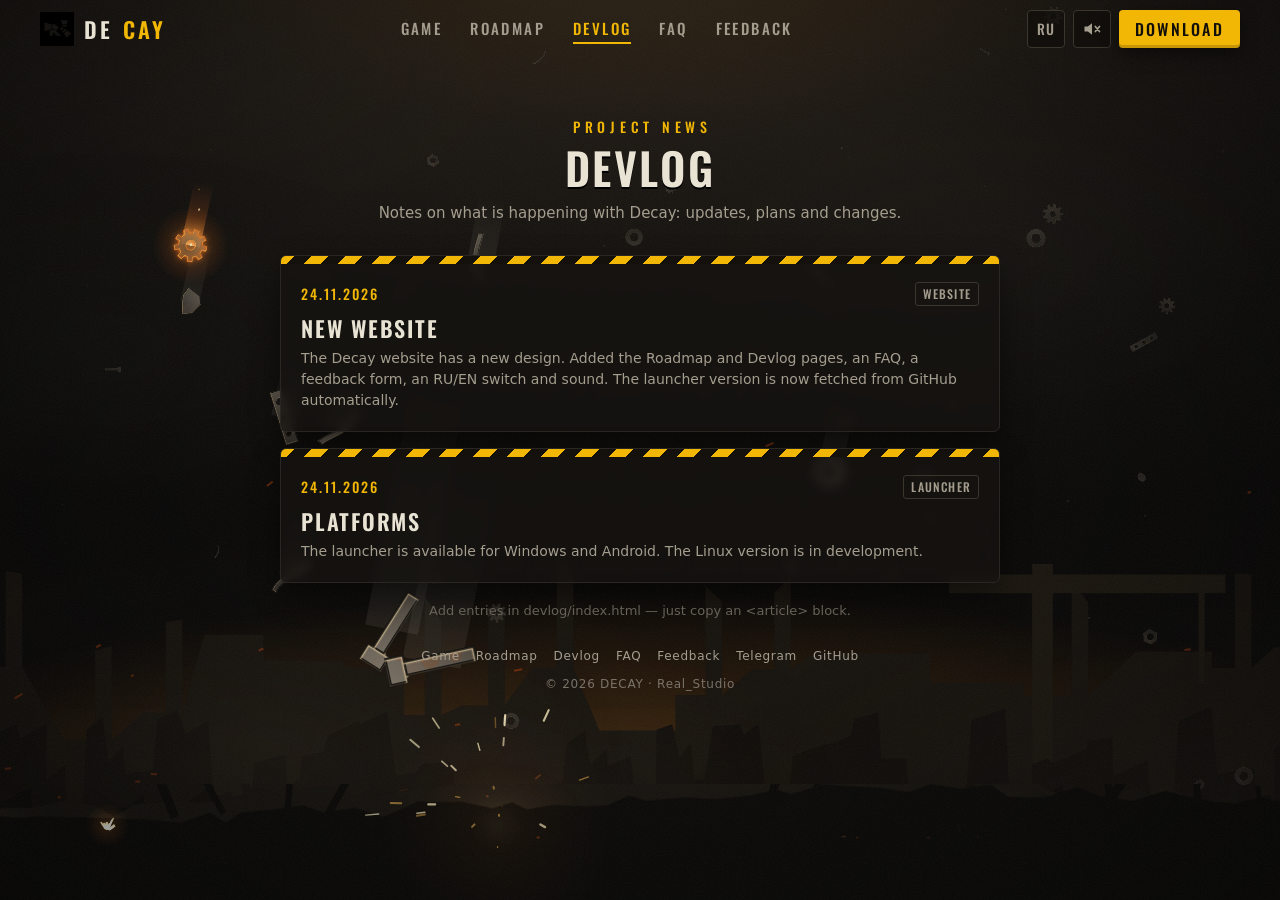
==== devlog/index.html @ c4069ce9 "Add files via upload" ====
<!DOCTYPE html>
<html lang="ru">
<head>
<meta charset="utf-8">
<meta name="viewport" content="width=device-width,initial-scale=1,viewport-fit=cover">
<title data-i="91">Девлог — DECAY</title>
<meta name="description" content="Девлог DECAY">
<meta name="theme-color" content="#0b0a08">
<meta property="og:title" content="DECAY">
<meta property="og:description" content="Survive · Rebuild · Decay">
<link rel="icon" href="../images/icon.svg" type="image/svg+xml">
<link rel="preload" href="../fonts/oswald-cyr.woff2" as="font" type="font/woff2" crossorigin>
<script>document.documentElement.className+=" js"</script>
<link rel="stylesheet" href="../css/site.css">
<link rel="stylesheet" href="../css/style.css">
</head>
<body>
<div class="scene" aria-hidden="true"></div>
<canvas id="fx" aria-hidden="true"></canvas>
<div class="vignette" aria-hidden="true"></div>
<div class="grain" aria-hidden="true"></div>
<div class="bar" id="bar">
  <a class="brand" href="../"><img src="../images/icon.svg" alt="">DE<span>CAY</span></a>
  <nav class="menu"><a class="" href="../#features" data-i="64">Игра</a><a class="" href="../roadmap/" data-i="65">Roadmap</a><a class="act" href="../devlog/" data-i="38">Девлог</a><a class="" href="../#faq" data-i="66">FAQ</a><a class="" href="../feedback/" data-i="39">Отзыв</a></nav>
  <div class="tools">
    <button class="ic" id="lang" type="button" aria-label="Language">EN</button>
    <button class="ic" id="snd" type="button" aria-pressed="false" aria-label="Sound"><svg viewBox="0 0 24 24" aria-hidden="true"><path fill="currentColor" d="M3 9v6h4l5 4V5L7 9z"/><path class="w" fill="none" stroke="currentColor" stroke-width="2" stroke-linecap="round" d="M16 8.5a5 5 0 0 1 0 7M18.5 6a8.5 8.5 0 0 1 0 12"/><path class="x" fill="none" stroke="currentColor" stroke-width="2" stroke-linecap="round" d="m16 9 5 6m0-6-5 6"/></svg></button>
    <a class="btn dl" href="https://github.com/vovapro01345/decay-launcher/releases/latest/download/decay-launcher.exe" data-i="67">Скачать</a>
  </div>
</div>
<main id="top">
<header class="phead rv"><div class="kick" data-i="83">Новости проекта</div><h1 class="t"><span data-i="38">Девлог</span></h1><p class="lead" data-i="84">Заметки о том, что происходит с Decay: обновления, планы и изменения.</p></header>
<div class="wrap narrow"><article class="card entry rv"><div class="hazard"></div><div class="in"><div class="em"><time>24.11.2026</time><span class="chip" data-i="85">Сайт</span></div><h3 data-i="86">Новый сайт</h3><p data-i="87">Сайт Decay переехал на новый дизайн. Появились страницы Roadmap и Девлог, раздел FAQ, форма отзыва, переключатель RU/EN и звук. Версия лаунчера теперь подтягивается с GitHub автоматически.</p></div></article><article class="card entry rv"><div class="hazard"></div><div class="in"><div class="em"><time>24.11.2026</time><span class="chip" data-i="88">Лаунчер</span></div><h3 data-i="42">Платформы</h3><p data-i="89">Лаунчер доступен для Windows и Android. Версия для Linux в разработке.</p></div></article><p class="note rv" data-i="90">Записи добавляются в файле devlog/index.html — просто скопируй блок &lt;article&gt;.</p></div></main>
<footer>
  <a href="../#features" data-i="64">Игра</a><a href="../roadmap/" data-i="65">Roadmap</a><a href="../devlog/" data-i="38">Девлог</a><a href="../#faq" data-i="66">FAQ</a><a href="../feedback/" data-i="39">Отзыв</a><a href="https://t.me/Real_Studio_Game" target="_blank" rel="noopener">Telegram</a><a href="https://github.com/vovapro01345/Decay" target="_blank" rel="noopener">GitHub</a>
  <br><br>© <span id="yr">2026</span> DECAY · Real_Studio
</footer>
<script src="../js/config.js"></script>
<script src="../js/i18n.js"></script>
<script src="../js/fx.js" defer></script>
<script src="../js/sound.js" defer></script>
<script src="../js/main.js" defer></script>
</body>
</html>
---- css/site.css ----
@font-face{font-family:"Oswald";font-style:normal;font-weight:300 700;font-display:swap;
  src:url(../fonts/oswald-cyr.woff2) format("woff2");unicode-range:U+0301,U+0400-045F,U+0490-0491,U+04B0-04B1,U+2116}
@font-face{font-family:"Oswald";font-style:normal;font-weight:300 700;font-display:swap;
  src:url(../fonts/oswald-lat.woff2) format("woff2");unicode-range:U+0000-00FF,U+0131,U+0152-0153,U+02BB-02BC,U+02C6,U+02DA,U+02DC,U+2000-206F,U+20AC,U+2122,U+2191,U+2193,U+2212,U+2215,U+FEFF,U+FFFD}

:root{
  --bg:#0b0a08;--ink:#e9e3d4;--muted:#a59e8f;--dim:#6e685d;
  --amber:#f2b705;--amber2:#ffd23a;--hot:#ff7a1a;--line:#2a2722;--card:rgba(22,20,17,.78);
  --head:"Oswald","Roboto Condensed","Arial Narrow",Impact,sans-serif;
  --body:system-ui,-apple-system,"Segoe UI",Roboto,"Helvetica Neue",Arial,sans-serif;
}
*{box-sizing:border-box}
html{background:var(--bg);color:var(--ink);-webkit-text-size-adjust:100%}
body{margin:0;font-family:var(--body);min-height:100%;
  background:radial-gradient(120% 70% at 50% -10%,#3a2c17 0%,#1c1712 35%,#0e0d0b 70%,#090807 100%) fixed}
a{color:var(--amber)}
#fx{position:fixed;inset:0;width:100%;height:100%;display:block;z-index:0;pointer-events:none}
.grain{position:fixed;inset:-50%;z-index:1;pointer-events:none;opacity:.06;
  background-image:url("data:image/svg+xml,%3Csvg xmlns='http://www.w3.org/2000/svg' width='160' height='160'%3E%3Cfilter id='n'%3E%3CfeTurbulence type='fractalNoise' baseFrequency='.9' numOctaves='2'/%3E%3C/filter%3E%3Crect width='160' height='160' filter='url(%23n)'/%3E%3C/svg%3E")}
.vignette{position:fixed;inset:0;z-index:1;pointer-events:none;
  background:radial-gradient(ellipse at 50% 45%,transparent 45%,rgba(0,0,0,.55) 100%)}

.btns{display:flex;gap:14px;flex-wrap:wrap;justify-content:center}
.btn{--c:var(--amber);display:inline-flex;align-items:center;gap:10px;min-height:48px;padding:10px 22px;border-radius:4px;
  font:500 19px/1 var(--head);letter-spacing:.14em;text-transform:uppercase;text-decoration:none;
  color:#120f0a;background:var(--c);box-shadow:0 6px 18px rgba(0,0,0,.45),inset 0 -3px 0 rgba(0,0,0,.18);
  transition:transform .15s ease,background-color .15s ease,box-shadow .15s ease;will-change:transform}
.btn svg{width:20px;height:20px;flex:none}
.btn:hover,.btn:focus-visible{background:var(--amber2);transform:translateY(-2px);box-shadow:0 10px 24px rgba(0,0,0,.5),0 0 22px rgba(242,183,5,.25)}
.btn:focus-visible{outline:2px solid #fff;outline-offset:3px}
.btn.alt{color:var(--amber);background:rgba(14,12,9,.72);border:2px solid var(--amber);position:relative;overflow:hidden;
  -webkit-backdrop-filter:blur(3px);backdrop-filter:blur(3px)}
.btn.alt::before{content:"";position:absolute;left:0;right:0;bottom:0;height:5px;
  background:repeating-linear-gradient(-45deg,var(--amber) 0 8px,#120f0a 8px 16px);opacity:.9}
.btn.alt:hover,.btn.alt:focus-visible{color:#120f0a;background:var(--amber)}

.hazard{height:8px;background:repeating-linear-gradient(-45deg,var(--amber) 0 12px,#14110c 12px 24px)}

@media (prefers-reduced-motion:reduce){
  *,*::before,*::after{transition:none!important}
}
---- css/style.css ----
html{scroll-behavior:smooth}
  .scene{position:fixed;left:0;right:0;bottom:0;height:min(60vh,520px);z-index:0;pointer-events:none;background:url(../images/scene.svg) center bottom/cover no-repeat}
  main{position:relative;z-index:2}
  section{padding:72px 16px}
  .wrap{max-width:1040px;margin:0 auto}
  .hero{min-height:100svh;display:flex;flex-direction:column;align-items:center;justify-content:center;text-align:center;padding:24px 16px calc(8vh + 24px)}
  .tag{font:500 14px/1 var(--head);letter-spacing:.3em;text-transform:uppercase;color:var(--muted);padding-left:.3em}
  .tag b{color:var(--amber);font-weight:500}
  .hero-logo{width:min(52vw,230px);height:auto;margin:22px 0 4px;filter:drop-shadow(0 14px 18px rgba(0,0,0,.6));animation:sway 5.6s ease-in-out infinite;transform-origin:50% 6%}
  .word{margin:6px 0 0;font:700 clamp(72px,18vw,170px)/.95 var(--head);letter-spacing:.06em;padding-left:.06em;text-transform:uppercase;color:var(--ink);
        text-shadow:0 10px 16px rgba(0,0,0,.65),0 0 40px rgba(242,183,5,.12)}
  .word span{color:var(--amber)}
  .sub{display:flex;align-items:center;gap:14px;margin-top:10px;font:500 clamp(14px,2.2vw,19px)/1 var(--head);letter-spacing:.42em;padding-left:.42em;color:var(--muted);text-transform:uppercase}
  .sub i{display:block;width:clamp(36px,8vw,84px);height:8px;background:repeating-linear-gradient(-45deg,var(--amber) 0 6px,transparent 6px 12px)}
  .hero .btns{margin-top:clamp(24px,4vh,38px)}
  .meta{display:flex;flex-wrap:wrap;gap:6px;justify-content:center;margin-top:22px}
  .meta span,.chip{font:500 12px/1 var(--head);letter-spacing:.1em;text-transform:uppercase;color:var(--muted);border:1px solid #3a352d;border-radius:3px;padding:5px 7px}
  @keyframes sway{0%,100%{transform:rotate(-2deg)}50%{transform:rotate(2deg)}}
  .head{text-align:center;margin-bottom:34px}
  .kick{font:500 14px/1 var(--head);letter-spacing:.34em;text-transform:uppercase;color:var(--amber);padding-left:.34em}
  h1.t,h2.t{margin:10px 0 8px;font:600 clamp(28px,5vw,44px)/1.1 var(--head);letter-spacing:.06em;text-transform:uppercase;text-shadow:0 2px 0 #000}
  .t .am{color:var(--amber)}
  .lead{margin:0 auto;max-width:560px;color:var(--muted);font:15px/1.5 var(--body)}
  .card{position:relative;background:var(--card);border:1px solid var(--line);border-radius:6px;overflow:hidden;box-shadow:0 12px 30px rgba(0,0,0,.45);
        -webkit-backdrop-filter:blur(4px);backdrop-filter:blur(4px)}
  .card .in{padding:18px 20px 20px}
  .card h3{margin:0 0 8px;font:600 22px/1.1 var(--head);letter-spacing:.08em;text-transform:uppercase}
  .card p{margin:0;color:var(--muted);font:14px/1.5 var(--body)}
  .grid{display:grid;gap:16px;grid-template-columns:repeat(auto-fit,minmax(280px,1fr))}
  .stats{display:grid;grid-template-columns:repeat(auto-fit,minmax(130px,1fr));gap:12px;max-width:760px;margin:0 auto;padding:0 16px}
  .stats div{text-align:center;padding:14px 8px;border:1px solid var(--line);border-radius:6px;background:var(--card)}
  .stats b{display:block;font:600 34px/1 var(--head);color:var(--amber);text-shadow:0 0 16px rgba(242,183,5,.28)}
  .stats small{font:500 12px/1 var(--head);letter-spacing:.16em;text-transform:uppercase;color:var(--dim)}
  .st{float:right;font:500 12px/1 var(--head);letter-spacing:.16em;text-transform:uppercase;padding:6px 9px;border-radius:3px;color:#120f0a;background:#7bd36b}
  .st.dev{background:var(--hot)}
  .num{font:600 44px/1 var(--head);color:var(--amber);margin-bottom:6px}
  .cta{text-align:center}
  .cta .btns{margin-top:24px}
  footer{position:relative;z-index:2;text-align:center;padding:28px 16px 18px;font:12px var(--body);color:#7a7367;letter-spacing:.06em}
  footer a{color:var(--muted);margin:0 8px;text-decoration:none}
  footer a:hover{color:var(--amber)}
  @media (max-width:520px){.hero .btns{max-width:340px;gap:10px;margin-left:auto;margin-right:auto}.btn{flex:1 1 calc(50% - 10px);justify-content:center;padding:10px 12px;font-size:17px;letter-spacing:.1em}}
/* top bar */
.bar{position:fixed;top:0;left:0;right:0;z-index:10;display:flex;align-items:center;justify-content:space-between;gap:12px;padding:10px clamp(12px,4vw,40px);
  padding-top:calc(10px + env(safe-area-inset-top,0px));background:rgba(11,10,8,0);transition:background .25s,box-shadow .25s}
.bar.on{background:rgba(11,10,8,.85);box-shadow:0 1px 0 var(--line);-webkit-backdrop-filter:blur(8px);backdrop-filter:blur(8px)}
.brand{display:flex;align-items:center;gap:10px;text-decoration:none;color:var(--ink);font:600 22px/1 var(--head);letter-spacing:.14em}
.brand img{width:34px;height:34px}.brand span{color:var(--amber)}
.menu{display:flex;gap:clamp(12px,3vw,28px)}
.menu a{font:500 15px/1 var(--head);letter-spacing:.16em;text-transform:uppercase;text-decoration:none;color:var(--muted);padding:6px 0;border-bottom:2px solid transparent;transition:color .15s,border-color .15s}
.menu a:hover,.menu a.act{color:var(--amber);border-color:var(--amber)}
.hero{padding-top:90px}
section{scroll-margin-top:60px}
.card{transition:transform .2s,border-color .2s}
.card:hover{transform:translateY(-4px);border-color:rgba(242,183,5,.5)}
/* reveal on scroll (only with JS) */
.js .rv{opacity:0;transform:translateY(22px);transition:opacity .6s ease,transform .6s ease}
.js .rv.in{opacity:1;transform:none}
@media (max-width:760px){.menu{display:none}}
@media (prefers-reduced-motion:reduce){.js .rv{opacity:1;transform:none;transition:none}.hero-logo{animation:none}}

/* v2: tools, version, pages, faq, forms */
.tools{display:flex;align-items:center;gap:8px}
.ic{width:38px;height:38px;display:inline-flex;align-items:center;justify-content:center;border:1px solid #3a352d;border-radius:4px;background:rgba(14,12,9,.6);color:var(--muted);cursor:pointer;font:500 14px/1 var(--head);letter-spacing:.08em;transition:color .15s,border-color .15s}
.ic:hover,.ic:focus-visible{color:var(--amber);border-color:var(--amber);outline:none}
.ic svg{width:20px;height:20px}
#snd .w{display:none}#snd[aria-pressed=true] .w{display:inline}#snd[aria-pressed=true] .x{display:none}#snd[aria-pressed=true]{color:var(--amber);border-color:var(--amber)}
.btn.dl{min-height:38px;padding:8px 16px;font-size:16px}
.shake{display:block}
.ver{margin-top:14px;font:500 13px/1.3 var(--head);letter-spacing:.14em;text-transform:uppercase;color:var(--dim)}
.ver b{color:var(--amber);font-weight:500}
.narrow{max-width:720px}
.phead{text-align:center;padding:120px 16px 30px}
.phead .lead{margin:10px auto 0}
.cols{align-items:start}
.col h3{margin-bottom:12px}
.col ul{margin:0;padding:0;list-style:none}
.col li{position:relative;padding:8px 0 8px 22px;border-top:1px solid var(--line);font:14px/1.4 var(--body);color:var(--muted)}
.col li::before{content:"";position:absolute;left:2px;top:15px;width:9px;height:9px;border-radius:50%;background:var(--dim)}
.col.done li::before{background:#7bd36b}.col.wip li::before{background:var(--amber)}.col.plan li::before{background:transparent;border:2px solid var(--dim)}
.entry{margin-bottom:16px}
.em{display:flex;align-items:center;justify-content:space-between;margin-bottom:10px}
.em time{font:500 14px/1 var(--head);letter-spacing:.14em;color:var(--amber)}
.note{margin:18px 0 0;font:13px/1.5 var(--body);color:var(--dim);text-align:center}
.qa{background:var(--card);border:1px solid var(--line);border-radius:6px;margin-bottom:10px;overflow:hidden}
.qa summary{cursor:pointer;list-style:none;padding:16px 46px 16px 18px;font:500 18px/1.25 var(--head);letter-spacing:.06em;text-transform:uppercase;position:relative}
.qa summary::-webkit-details-marker{display:none}
.qa summary::after{content:"+";position:absolute;right:18px;top:50%;transform:translateY(-50%);font:500 26px/1 var(--head);color:var(--amber);transition:transform .2s}
.qa[open] summary::after{transform:translateY(-50%) rotate(45deg)}
.qa p{margin:0;padding:0 18px 16px;color:var(--muted);font:14px/1.55 var(--body)}
form label{display:block;margin:14px 0 6px;font:500 13px/1 var(--head);letter-spacing:.16em;text-transform:uppercase;color:var(--muted)}
form label:first-child{margin-top:0}
input,select,textarea{width:100%;padding:11px 12px;border:1px solid #3a352d;border-radius:4px;background:rgba(0,0,0,.35);color:var(--ink);font:15px/1.4 var(--body)}
input:focus,select:focus,textarea:focus{outline:none;border-color:var(--amber);box-shadow:0 0 0 3px rgba(242,183,5,.15)}
form .btn{margin-top:18px;border:0;cursor:pointer}
.grid .btn{justify-content:center}
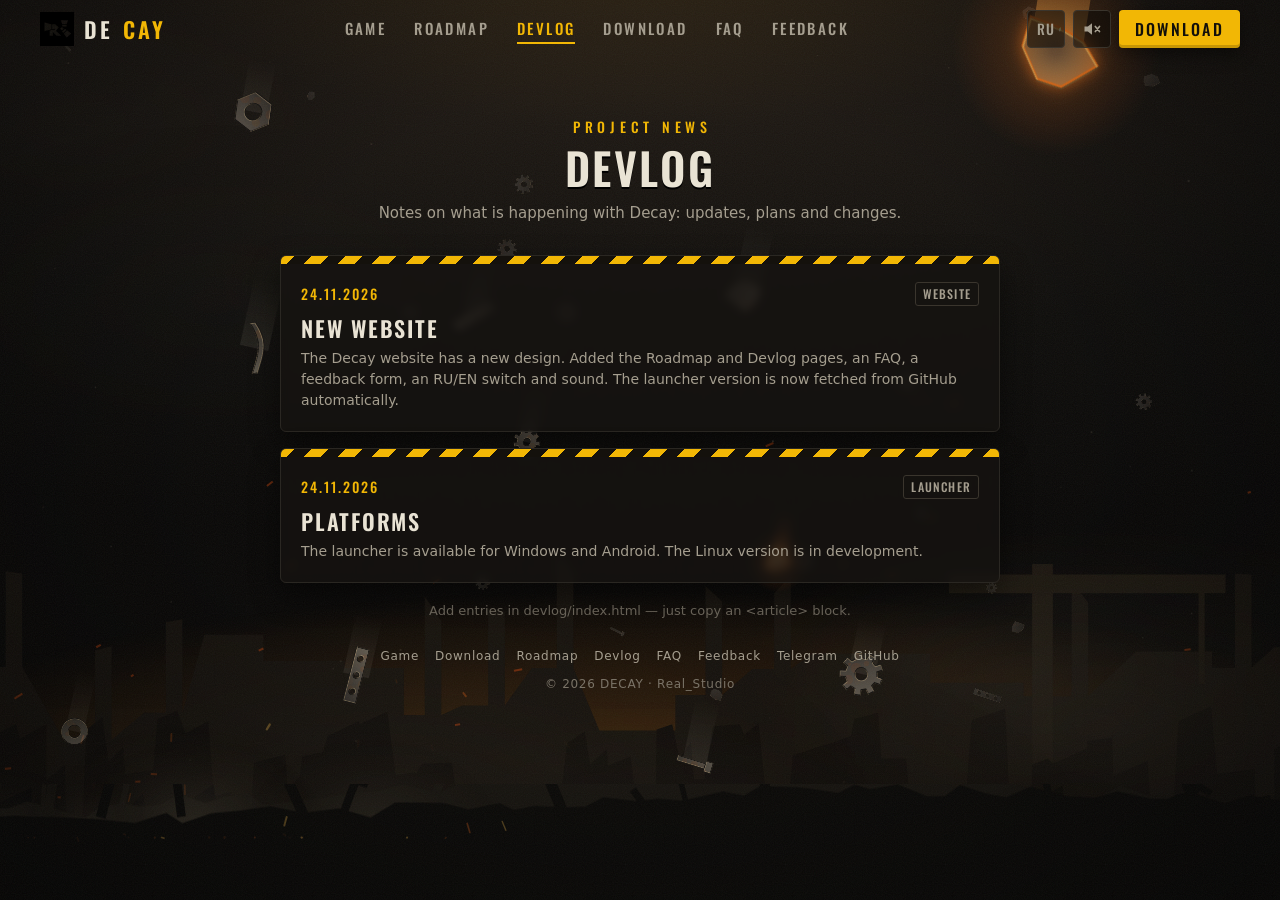
==== commit 3ed05a2c: "Add files via upload" ====
--- a/devlog/index.html
+++ b/devlog/index.html
@@ -6,9 +6,21 @@
 <title data-i="91">Девлог — DECAY</title>
 <meta name="description" content="Девлог DECAY">
 <meta name="theme-color" content="#0b0a08">
+<link rel="canonical" href="https://vovapro01345.github.io/Decay/devlog/">
+<meta property="og:type" content="website">
+<meta property="og:site_name" content="DECAY">
 <meta property="og:title" content="DECAY">
 <meta property="og:description" content="Survive · Rebuild · Decay">
+<meta property="og:url" content="https://vovapro01345.github.io/Decay/devlog/">
+<meta property="og:image" content="https://vovapro01345.github.io/Decay/images/og-image.png">
+<meta property="og:image:width" content="1200">
+<meta property="og:image:height" content="630">
+<meta name="twitter:card" content="summary_large_image">
+<meta name="twitter:image" content="https://vovapro01345.github.io/Decay/images/og-image.png">
 <link rel="icon" href="../images/icon.svg" type="image/svg+xml">
+<link rel="icon" href="../images/favicon-32.png" sizes="32x32" type="image/png">
+<link rel="apple-touch-icon" href="../images/apple-touch-icon.png">
+<link rel="manifest" href="../manifest.webmanifest">
 <link rel="preload" href="../fonts/oswald-cyr.woff2" as="font" type="font/woff2" crossorigin>
 <script>document.documentElement.className+=" js"</script>
 <link rel="stylesheet" href="../css/site.css">
@@ -21,24 +33,25 @@
 <div class="grain" aria-hidden="true"></div>
 <div class="bar" id="bar">
   <a class="brand" href="../"><img src="../images/icon.svg" alt="">DE<span>CAY</span></a>
-  <nav class="menu"><a class="" href="../#features" data-i="64">Игра</a><a class="" href="../roadmap/" data-i="65">Roadmap</a><a class="act" href="../devlog/" data-i="38">Девлог</a><a class="" href="../#faq" data-i="66">FAQ</a><a class="" href="../feedback/" data-i="39">Отзыв</a></nav>
+  <nav class="menu"><a class="" href="../#features" data-i="64">Игра</a><a class="" href="../roadmap/" data-i="65">Roadmap</a><a class="act" href="../devlog/" data-i="38">Девлог</a><a class="" href="../download/" data-i="66">Скачать</a><a class="" href="../#faq" data-i="67">FAQ</a><a class="" href="../feedback/" data-i="39">Отзыв</a></nav>
   <div class="tools">
     <button class="ic" id="lang" type="button" aria-label="Language">EN</button>
     <button class="ic" id="snd" type="button" aria-pressed="false" aria-label="Sound"><svg viewBox="0 0 24 24" aria-hidden="true"><path fill="currentColor" d="M3 9v6h4l5 4V5L7 9z"/><path class="w" fill="none" stroke="currentColor" stroke-width="2" stroke-linecap="round" d="M16 8.5a5 5 0 0 1 0 7M18.5 6a8.5 8.5 0 0 1 0 12"/><path class="x" fill="none" stroke="currentColor" stroke-width="2" stroke-linecap="round" d="m16 9 5 6m0-6-5 6"/></svg></button>
-    <a class="btn dl" href="https://github.com/vovapro01345/decay-launcher/releases/latest/download/decay-launcher.exe" data-i="67">Скачать</a>
+    <a class="btn dl" href="../download/" data-i="66">Скачать</a>
   </div>
 </div>
 <main id="top">
 <header class="phead rv"><div class="kick" data-i="83">Новости проекта</div><h1 class="t"><span data-i="38">Девлог</span></h1><p class="lead" data-i="84">Заметки о том, что происходит с Decay: обновления, планы и изменения.</p></header>
 <div class="wrap narrow"><article class="card entry rv"><div class="hazard"></div><div class="in"><div class="em"><time>24.11.2026</time><span class="chip" data-i="85">Сайт</span></div><h3 data-i="86">Новый сайт</h3><p data-i="87">Сайт Decay переехал на новый дизайн. Появились страницы Roadmap и Девлог, раздел FAQ, форма отзыва, переключатель RU/EN и звук. Версия лаунчера теперь подтягивается с GitHub автоматически.</p></div></article><article class="card entry rv"><div class="hazard"></div><div class="in"><div class="em"><time>24.11.2026</time><span class="chip" data-i="88">Лаунчер</span></div><h3 data-i="42">Платформы</h3><p data-i="89">Лаунчер доступен для Windows и Android. Версия для Linux в разработке.</p></div></article><p class="note rv" data-i="90">Записи добавляются в файле devlog/index.html — просто скопируй блок &lt;article&gt;.</p></div></main>
 <footer>
-  <a href="../#features" data-i="64">Игра</a><a href="../roadmap/" data-i="65">Roadmap</a><a href="../devlog/" data-i="38">Девлог</a><a href="../#faq" data-i="66">FAQ</a><a href="../feedback/" data-i="39">Отзыв</a><a href="https://t.me/Real_Studio_Game" target="_blank" rel="noopener">Telegram</a><a href="https://github.com/vovapro01345/Decay" target="_blank" rel="noopener">GitHub</a>
+  <a href="../#features" data-i="64">Игра</a><a href="../download/" data-i="66">Скачать</a><a href="../roadmap/" data-i="65">Roadmap</a><a href="../devlog/" data-i="38">Девлог</a><a href="../#faq" data-i="67">FAQ</a><a href="../feedback/" data-i="39">Отзыв</a><a href="https://t.me/Real_Studio_Game" target="_blank" rel="noopener">Telegram</a><a href="https://github.com/vovapro01345/Decay" target="_blank" rel="noopener">GitHub</a>
   <br><br>© <span id="yr">2026</span> DECAY · Real_Studio
 </footer>
 <script src="../js/config.js"></script>
 <script src="../js/i18n.js"></script>
 <script src="../js/fx.js" defer></script>
 <script src="../js/sound.js" defer></script>
+<script src="../js/effects.js" defer></script>
 <script src="../js/main.js" defer></script>
 </body>
 </html>
--- a/css/style.css
+++ b/css/style.css
@@ -94,3 +94,25 @@
 input:focus,select:focus,textarea:focus{outline:none;border-color:var(--amber);box-shadow:0 0 0 3px rgba(242,183,5,.15)}
 form .btn{margin-top:18px;border:0;cursor:pointer}
 .grid .btn{justify-content:center}
+
+/* v3: effects, download, 404 game */
+.hero{position:relative}
+.flash{position:absolute;inset:0;z-index:3;pointer-events:none;opacity:0;transition:opacity .35s;
+  background:radial-gradient(circle 240px at var(--x,50%) var(--y,50%),rgba(255,190,70,.1),transparent 70%),radial-gradient(circle 380px at var(--x,50%) var(--y,50%),transparent 0,rgba(0,0,0,.4) 100%)}
+.flash.on{opacity:1}
+@media (hover:hover) and (pointer:fine){.hero{cursor:url("data:image/svg+xml,%3Csvg xmlns='http://www.w3.org/2000/svg' width='32' height='32' fill='none' stroke='%23f2b705' stroke-width='2'%3E%3Ccircle cx='16' cy='16' r='9'/%3E%3Cpath d='M16 2v8M16 22v8M2 16h8M22 16h8'/%3E%3C/svg%3E") 16 16,crosshair}.hero a,.hero button{cursor:pointer}}
+.ring{position:absolute;z-index:4;width:90px;height:90px;border:2px solid var(--amber);border-radius:50%;pointer-events:none}
+.dust{position:fixed;bottom:0;z-index:1;pointer-events:none;border-radius:50%;transform-origin:50% 100%;background:radial-gradient(closest-side,rgba(160,132,92,.55),rgba(160,132,92,0))}
+.grid.two{grid-template-columns:repeat(auto-fit,minmax(300px,1fr));margin-top:16px}
+.dlv{margin:10px 0 14px!important;min-height:20px;font:500 13px/1.4 var(--head)!important;letter-spacing:.12em;text-transform:uppercase;color:var(--dim)!important}
+.dlv b{color:var(--amber);font-weight:500}
+.req{width:100%;border-collapse:collapse;margin:6px 0 4px;font:14px/1.4 var(--body)}
+.req th{text-align:left;font:500 12px/1 var(--head);letter-spacing:.14em;text-transform:uppercase;color:var(--dim);padding:6px 6px 8px 0}
+.req td{padding:9px 6px 9px 0;border-top:1px solid var(--line);color:var(--muted)}
+.req td:first-child{color:var(--ink)}
+.log{margin:0;max-height:240px;overflow:auto;white-space:pre-wrap;font:13px/1.55 var(--body);color:var(--muted)}
+.g404{padding-top:80px}
+.game{width:min(92vw,520px);margin:18px auto 0;padding:0}
+.game canvas{display:block;width:100%;height:auto;touch-action:none;background:#0b0a08}
+.gh{display:flex;justify-content:space-between;padding:10px 14px;font:500 15px/1 var(--head);letter-spacing:.14em;text-transform:uppercase;color:var(--amber)}
+.gh span+span{color:var(--muted)}
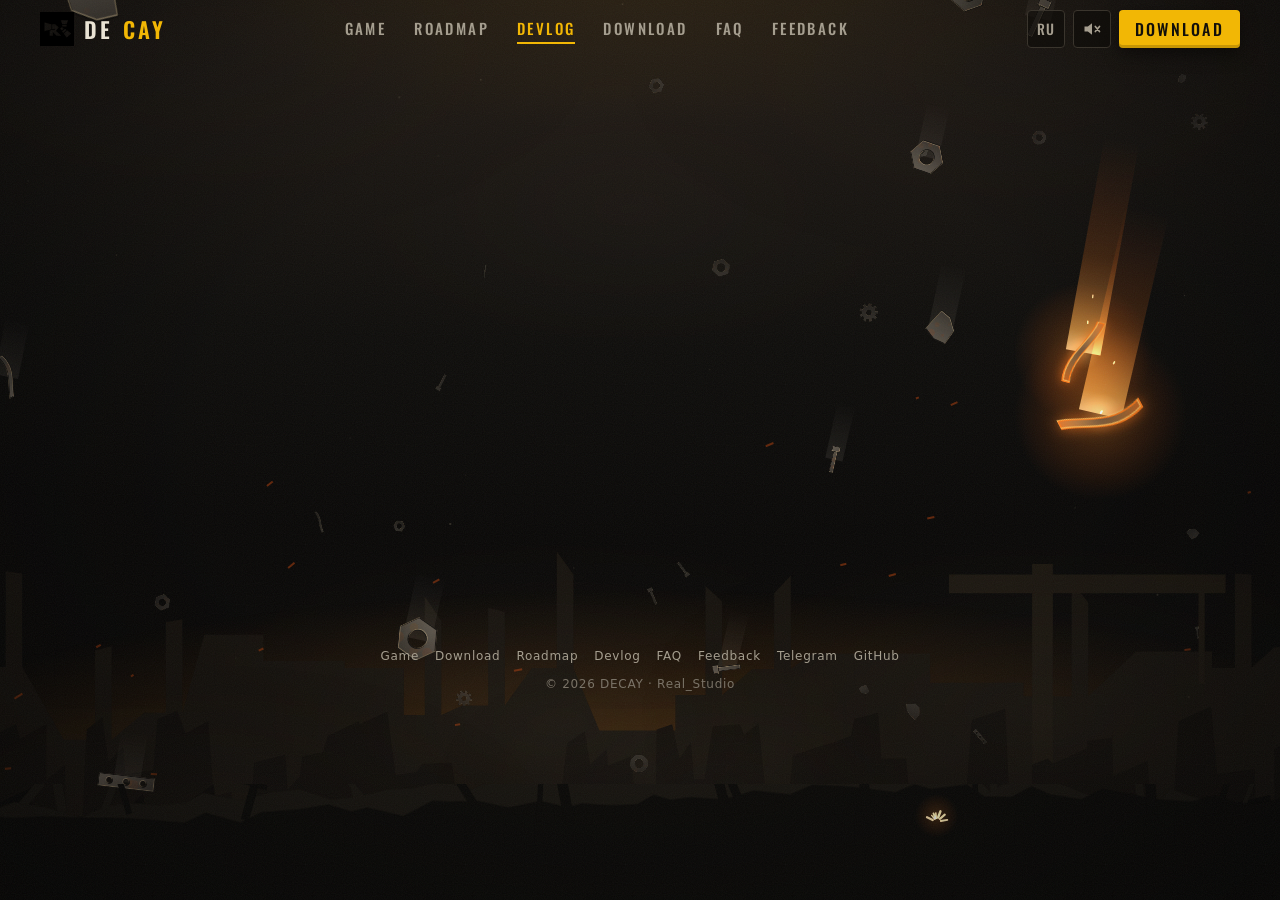
==== commit 62d3d68e: "Add files via upload" ====
--- a/devlog/index.html
+++ b/devlog/index.html
@@ -2,6 +2,8 @@
 <html lang="ru">
 <head>
 <meta charset="utf-8">
+<meta http-equiv="Content-Security-Policy" content="default-src 'none'; script-src 'self' https://gc.zgo.at; style-src 'self'; img-src 'self' data:; font-src 'self'; connect-src 'self' https://api.github.com https://*.goatcounter.com; manifest-src 'self'; form-action 'self'; base-uri 'self'; object-src 'none'">
+<meta name="referrer" content="strict-origin-when-cross-origin">
 <meta name="viewport" content="width=device-width,initial-scale=1,viewport-fit=cover">
 <title data-i="91">Девлог — DECAY</title>
 <meta name="description" content="Девлог DECAY">
@@ -22,7 +24,7 @@
 <link rel="apple-touch-icon" href="../images/apple-touch-icon.png">
 <link rel="manifest" href="../manifest.webmanifest">
 <link rel="preload" href="../fonts/oswald-cyr.woff2" as="font" type="font/woff2" crossorigin>
-<script>document.documentElement.className+=" js"</script>
+<script src="../js/boot.js"></script>
 <link rel="stylesheet" href="../css/site.css">
 <link rel="stylesheet" href="../css/style.css">
 </head>
--- a/css/style.css
+++ b/css/style.css
@@ -116,3 +116,6 @@
 .game canvas{display:block;width:100%;height:auto;touch-action:none;background:#0b0a08}
 .gh{display:flex;justify-content:space-between;padding:10px 14px;font:500 15px/1 var(--head);letter-spacing:.14em;text-transform:uppercase;color:var(--amber)}
 .gh span+span{color:var(--muted)}
+/* utilities (instead of inline styles, for CSP) */
+.mt20{margin-top:20px}.mt40{margin-top:40px}
+.w404{color:var(--amber);font-size:clamp(64px,16vw,130px)}
